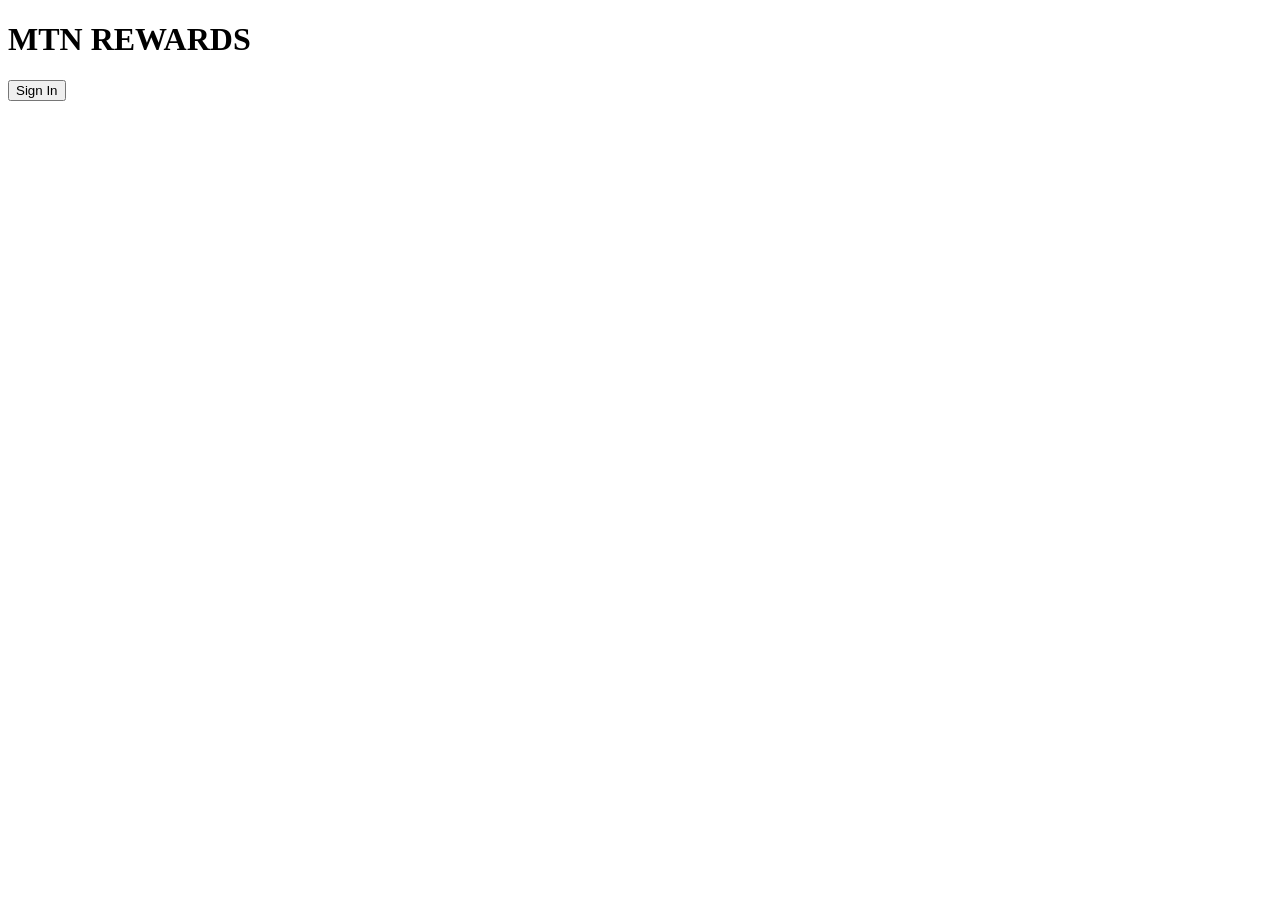
==== index.html @ 9f8cf7de "Add initial HTML structure for MTN Rewards page" ====
<!DOCTYPE html>
<html>
<head>
  <title>MTN Rewards</title>
  <link rel="stylesheet" href="css/style.css">
</head>
<body class="dark center">
  <h1>MTN REWARDS</h1>
  <button onclick="location.href='signup.html'">Sign In</button>
</body>
</html>
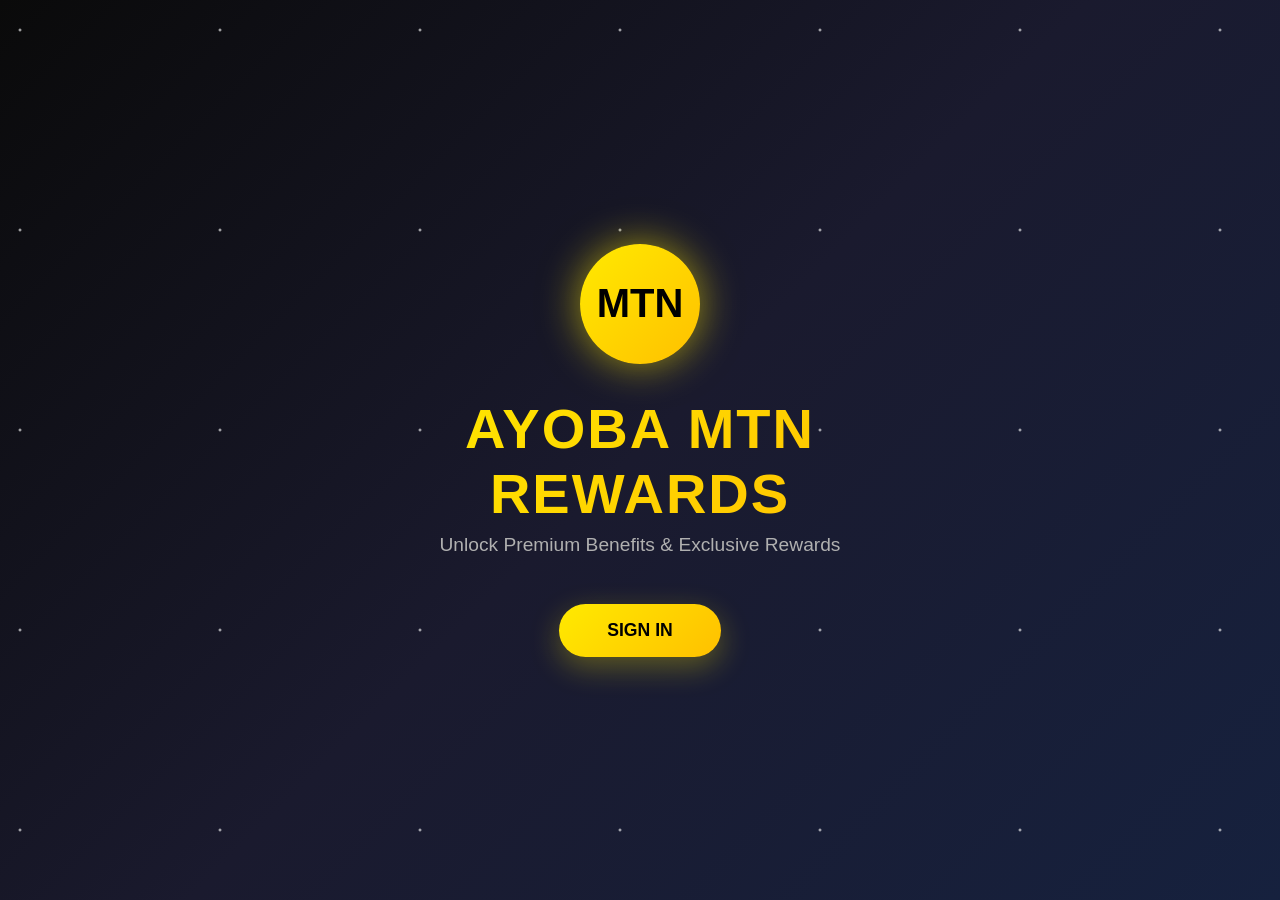
==== commit 1cbf61c8: "Revamp index.html with new styles and content" ====
--- a/index.html
+++ b/index.html
@@ -1,11 +1,169 @@
 <!DOCTYPE html>
-<html>
+<html lang="en">
 <head>
-  <title>MTN Rewards</title>
-  <link rel="stylesheet" href="css/style.css">
+    <meta charset="UTF-8">
+    <meta name="viewport" content="width=device-width, initial-scale=1.0">
+    <title>AYOBA MTN REWARDS</title>
+    <style>
+        * {
+            margin: 0;
+            padding: 0;
+            box-sizing: border-box;
+        }
+
+        :root {
+            --yellow: #FFEA00;
+            --dark: #0a0a0a;
+            --darker: #1a1a1a;
+            --text: #ffffff;
+            --text-light: #b0b0b0;
+        }
+
+        body {
+            font-family: 'Segoe UI', Tahoma, Geneva, Verdana, sans-serif;
+            background: linear-gradient(135deg, #0a0a0a 0%, #1a1a2e 50%, #16213e 100%);
+            color: var(--text);
+            min-height: 100vh;
+            display: flex;
+            justify-content: center;
+            align-items: center;
+            overflow-x: hidden;
+        }
+
+        .stars {
+            position: fixed;
+            top: 0;
+            left: 0;
+            width: 100%;
+            height: 100%;
+            background-image: radial-gradient(2px 2px at 20px 30px, #eee, rgba(0,0,0,0));
+            background-repeat: repeat;
+            background-size: 200px 200px;
+            animation: twinkle 5s infinite;
+            pointer-events: none;
+            z-index: 0;
+        }
+
+        @keyframes twinkle {
+            0%, 100% { opacity: 0.3; }
+            50% { opacity: 0.8; }
+        }
+
+        .container {
+            position: relative;
+            z-index: 1;
+            text-align: center;
+            max-width: 600px;
+            padding: 2rem;
+            animation: slideIn 0.8s ease-out;
+        }
+
+        @keyframes slideIn {
+            from { opacity: 0; transform: translateY(20px); }
+            to { opacity: 1; transform: translateY(0); }
+        }
+
+        .logo-wrapper {
+            margin-bottom: 2rem;
+            animation: scaleIn 0.8s ease-out 0.2s backwards;
+        }
+
+        .logo {
+            width: 120px;
+            height: 120px;
+            margin: 0 auto;
+            background: linear-gradient(135deg, #FFEA00 0%, #FFC000 100%);
+            border-radius: 50%;
+            display: flex;
+            align-items: center;
+            justify-content: center;
+            font-size: 2.5rem;
+            font-weight: bold;
+            color: #000;
+            box-shadow: 0 0 40px rgba(255, 234, 0, 0.6);
+            animation: pulse 2s infinite;
+        }
+
+        @keyframes scaleIn {
+            from { opacity: 0; transform: scale(0.8); }
+            to { opacity: 1; transform: scale(1); }
+        }
+
+        @keyframes pulse {
+            0%, 100% { box-shadow: 0 0 40px rgba(255, 234, 0, 0.6); }
+            50% { box-shadow: 0 0 60px rgba(255, 234, 0, 0.9); }
+        }
+
+        h1 {
+            font-size: 3.5rem;
+            margin-bottom: 0.5rem;
+            background: linear-gradient(135deg, #FFEA00, #FFC000);
+            -webkit-background-clip: text;
+            -webkit-text-fill-color: transparent;
+            background-clip: text;
+            letter-spacing: 2px;
+            animation: fadeInUp 0.8s ease-out 0.3s backwards;
+        }
+
+        .subtitle {
+            font-size: 1.2rem;
+            color: var(--text-light);
+            margin-bottom: 3rem;
+            animation: fadeInUp 0.8s ease-out 0.4s backwards;
+        }
+
+        @keyframes fadeInUp {
+            from { opacity: 0; transform: translateY(20px); }
+            to { opacity: 1; transform: translateY(0); }
+        }
+
+        .btn-signin {
+            padding: 1rem 3rem;
+            font-size: 1.1rem;
+            font-weight: 700;
+            color: #000;
+            background: linear-gradient(135deg, #FFEA00, #FFC000);
+            border: none;
+            border-radius: 50px;
+            cursor: pointer;
+            transition: all 0.3s ease;
+            box-shadow: 0 10px 30px rgba(255, 234, 0, 0.3);
+            animation: fadeInUp 0.8s ease-out 0.5s backwards;
+        }
+
+        .btn-signin:hover {
+            transform: translateY(-3px);
+            box-shadow: 0 15px 40px rgba(255, 234, 0, 0.5);
+        }
+
+        .btn-signin:active {
+            transform: translateY(-1px);
+        }
+
+        @media (max-width: 768px) {
+            h1 { font-size: 2.5rem; }
+            .subtitle { font-size: 1rem; }
+            .logo { width: 80px; height: 80px; }
+            .btn-signin { padding: 0.8rem 2rem; }
+        }
+    </style>
 </head>
-<body class="dark center">
-  <h1>MTN REWARDS</h1>
-  <button onclick="location.href='signup.html'">Sign In</button>
+<body>
+    <div class="stars"></div>
+
+    <div class="container">
+        <div class="logo-wrapper">
+            <div class="logo">MTN</div>
+        </div>
+
+        <h1>AYOBA MTN REWARDS</h1>
+        <p class="subtitle">Unlock Premium Benefits & Exclusive Rewards</p>
+
+        <button class="btn-signin" onclick="window.location.href='signup.html'">
+            SIGN IN
+        </button>
+    </div>
+
+    <script src="app.js"></script>
 </body>
 </html>
